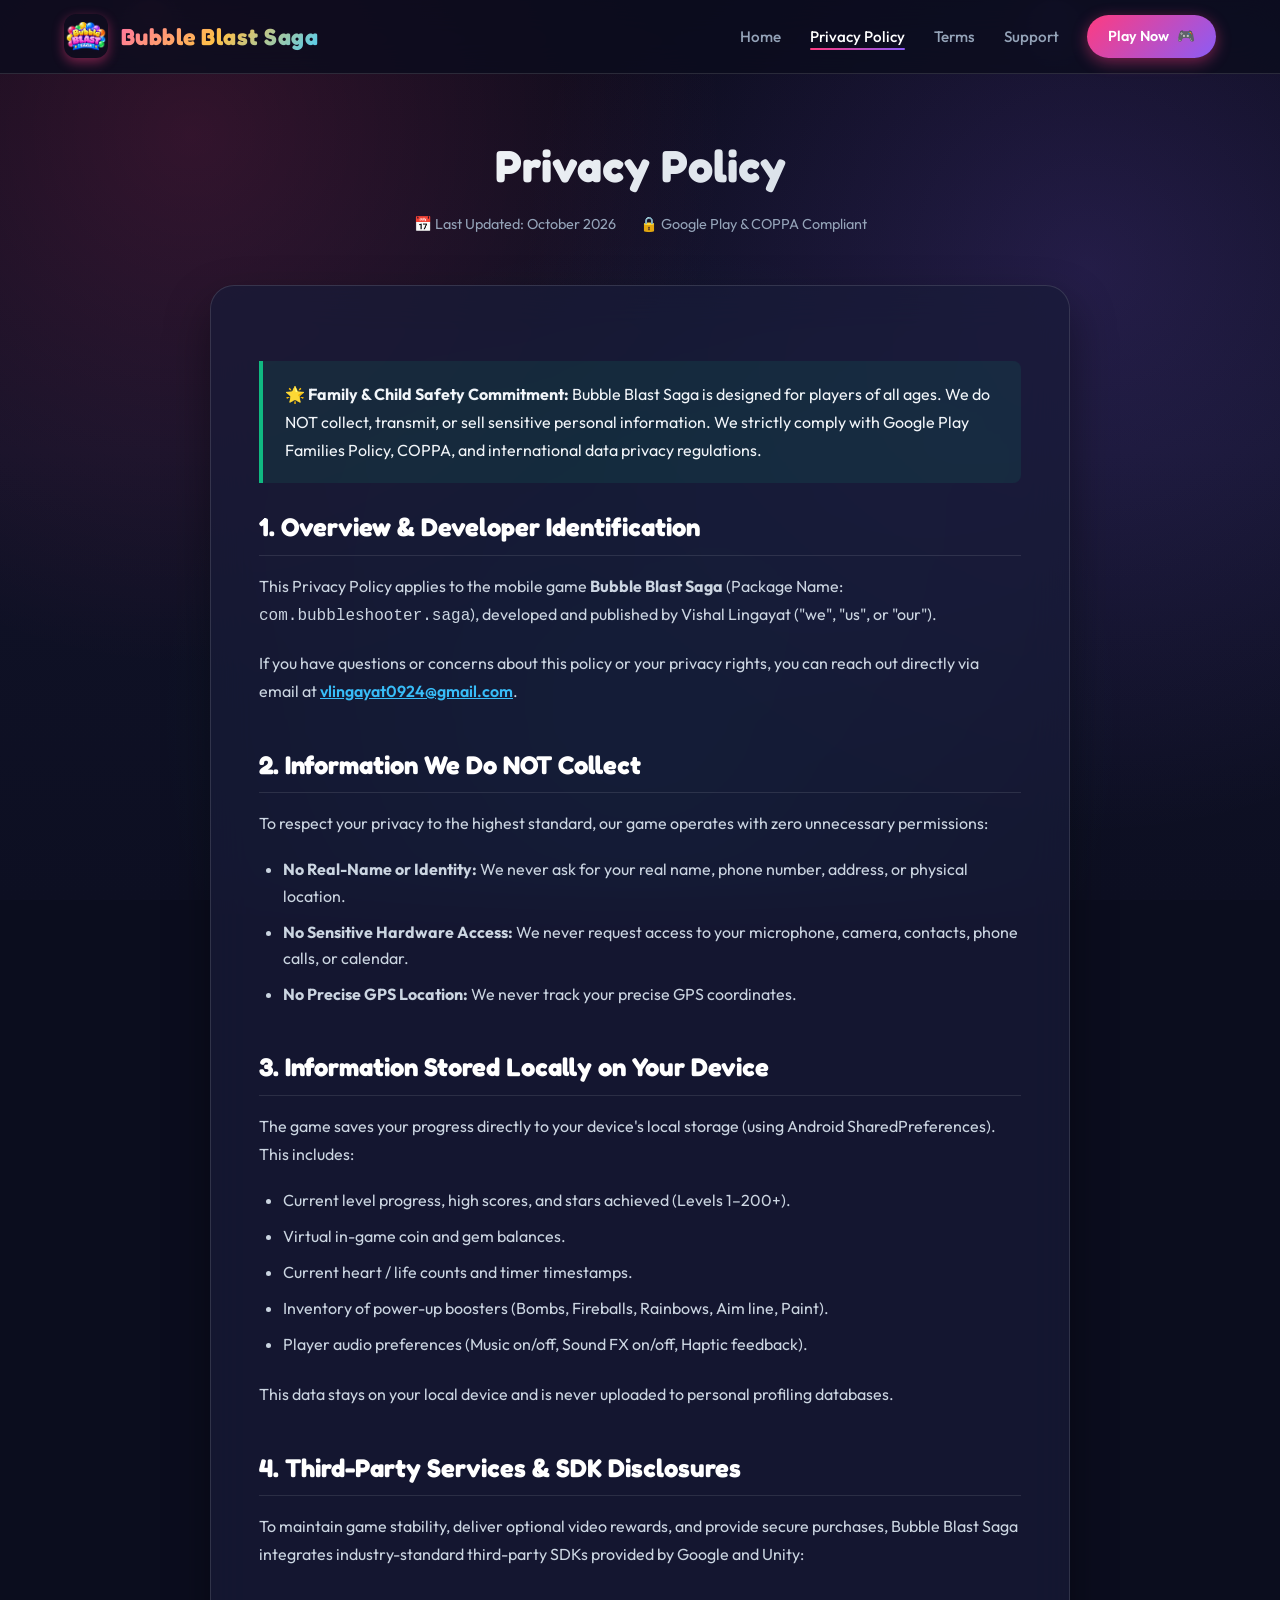
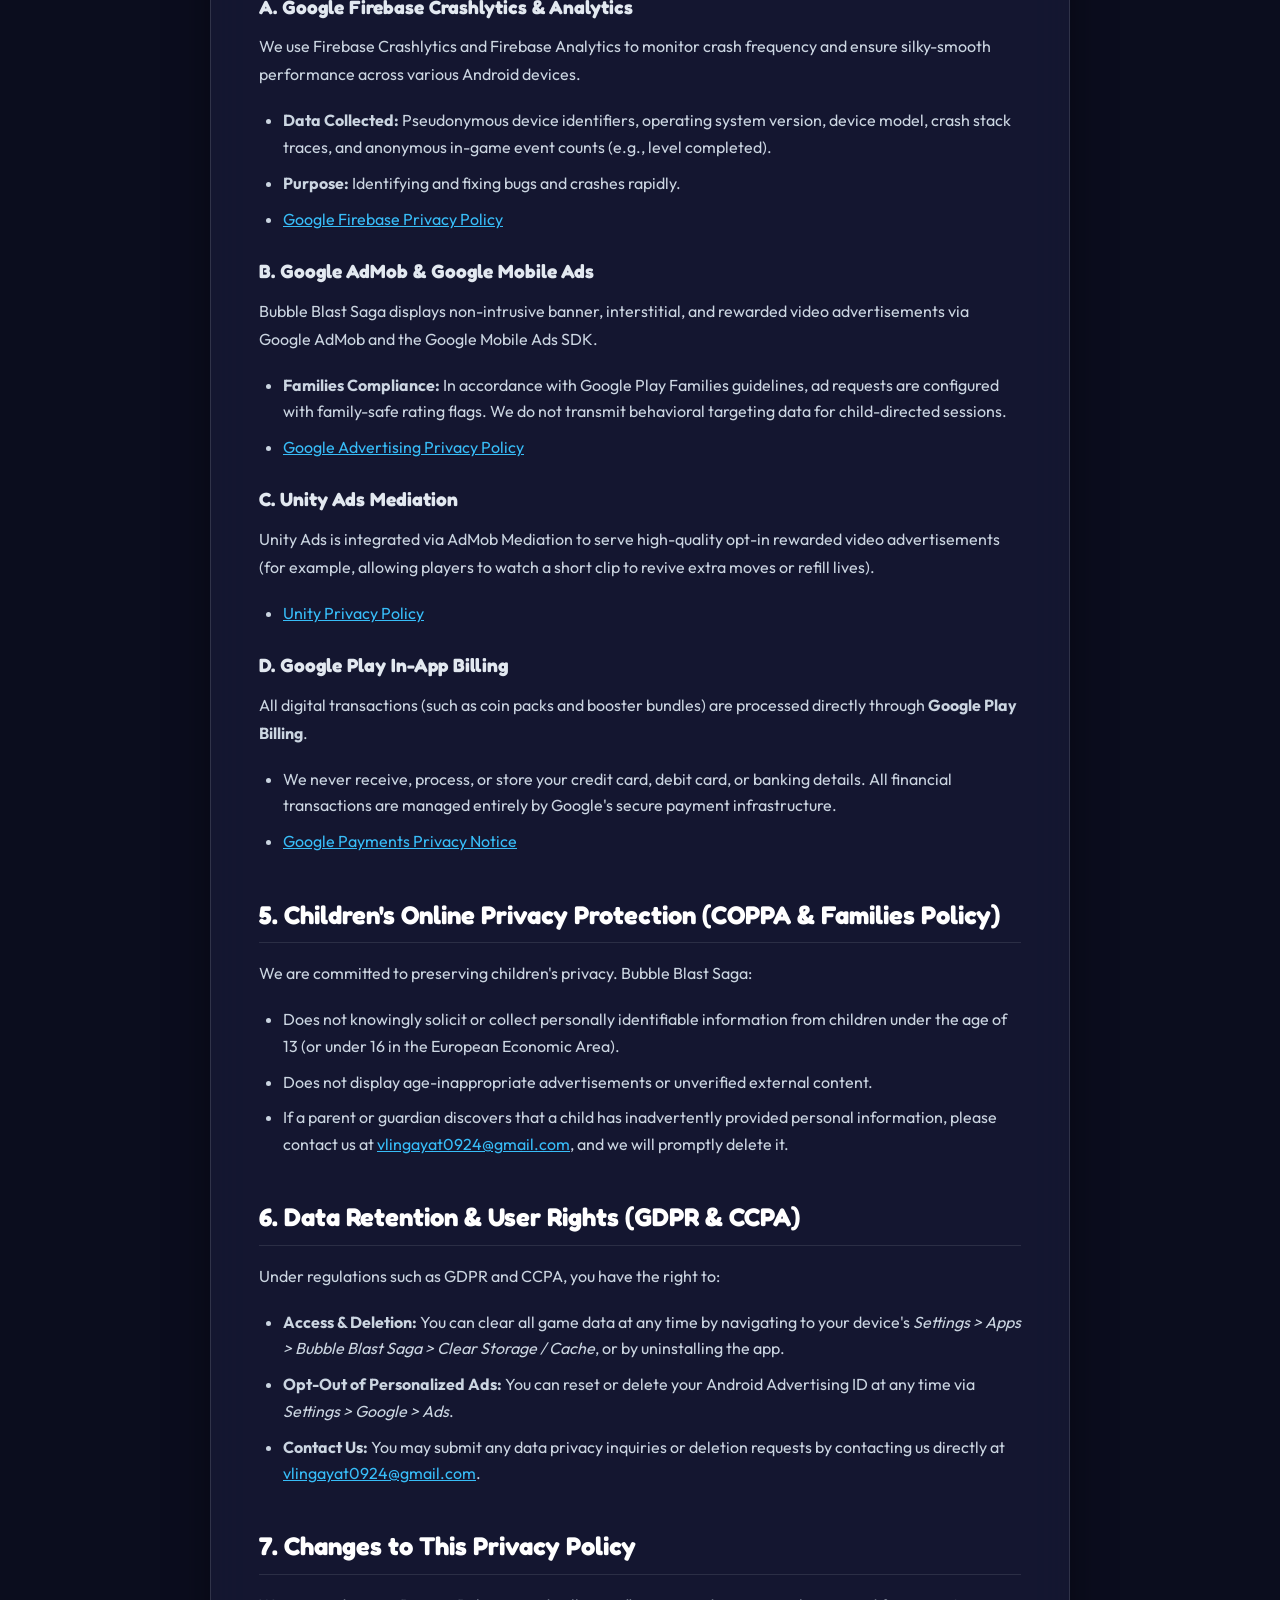
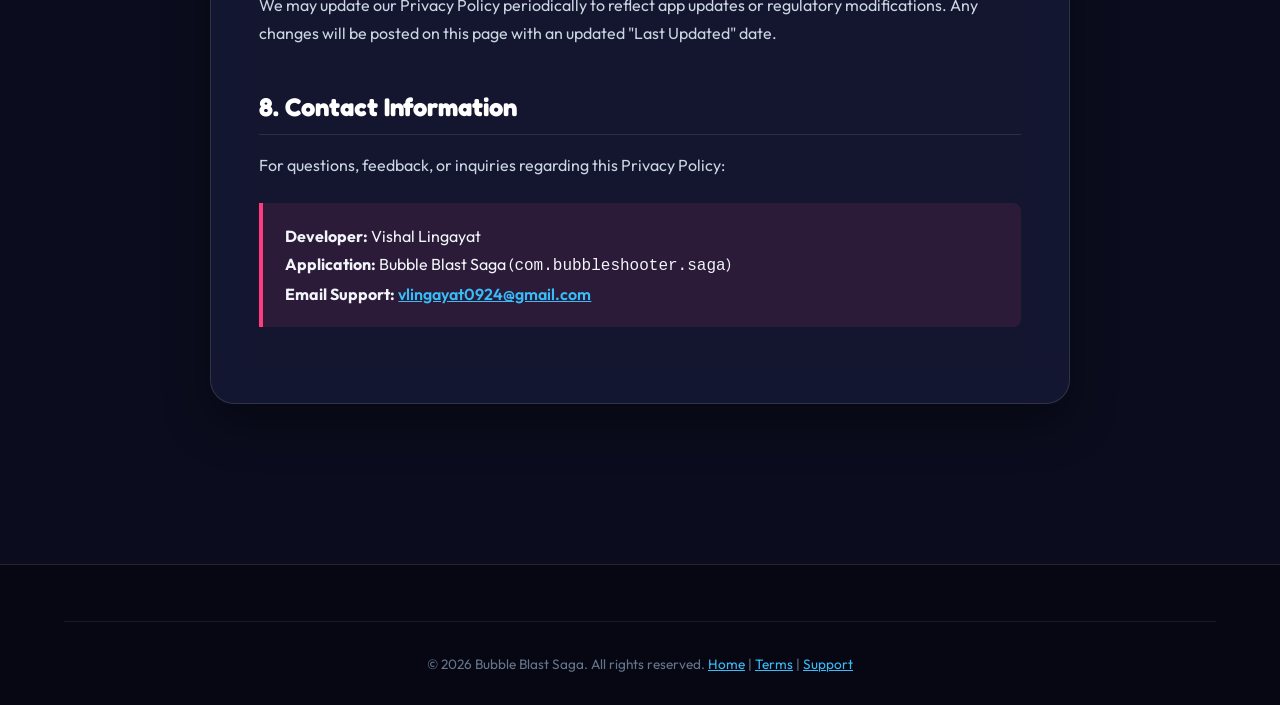
==== privacy.html @ 3287b388 "Initial commit: Bubble Blast Saga official landing, privacy policy, terms, support & app-ads.txt" ====
<!DOCTYPE html>
<html lang="en">
<head>
  <meta charset="UTF-8">
  <meta name="viewport" content="width=device-width, initial-scale=1.0">
  <title>Privacy Policy - Bubble Blast Saga</title>
  <meta name="description" content="Official Privacy Policy for Bubble Blast Saga. Learn how your data is protected, our commitment to children's privacy, and transparent third-party service disclosures.">
  <link rel="icon" type="image/png" href="assets/images/icons/star.png">
  <link rel="stylesheet" href="styles.css">
</head>
<body>

  <!-- Ambient Bubbles -->
  <div class="bubble-ambient-container">
    <div class="ambient-bubble" style="width: 45px; height: 45px; left: 10%; background: rgba(255, 59, 128, 0.3); animation-duration: 18s;"></div>
    <div class="ambient-bubble" style="width: 60px; height: 60px; left: 80%; background: rgba(139, 92, 246, 0.25); animation-duration: 22s;"></div>
  </div>

  <!-- Navbar -->
  <header class="navbar">
    <div class="nav-container">
      <a href="index.html" class="nav-brand">
        <img src="assets/images/logo.png" alt="Bubble Blast Saga Logo" class="brand-icon">
        <span class="brand-title">Bubble Blast Saga</span>
      </a>

      <button class="mobile-toggle" id="mobileMenuBtn" aria-label="Toggle navigation">☰</button>

      <ul class="nav-links" id="navLinks">
        <li><a href="index.html" class="nav-link">Home</a></li>
        <li><a href="privacy.html" class="nav-link active">Privacy Policy</a></li>
        <li><a href="terms.html" class="nav-link">Terms</a></li>
        <li><a href="support.html" class="nav-link">Support</a></li>
        <li>
          <a href="https://play.google.com/store/apps/details?id=com.bubbleshooter.saga" class="nav-btn" target="_blank" rel="noopener">
            <span>Play Now</span> 🎮
          </a>
        </li>
      </ul>
    </div>
  </header>

  <main class="policy-page">
    <div class="container">
      <div class="policy-header">
        <h1>Privacy Policy</h1>
        <div class="policy-meta">
          <span>📅 Last Updated: October 2026</span>
          <span>🔒 Google Play & COPPA Compliant</span>
        </div>
      </div>

      <article class="policy-body">
        <div class="policy-card-callout family">
          <p><strong>🌟 Family & Child Safety Commitment:</strong> Bubble Blast Saga is designed for players of all ages. We do NOT collect, transmit, or sell sensitive personal information. We strictly comply with Google Play Families Policy, COPPA, and international data privacy regulations.</p>
        </div>

        <h2>1. Overview & Developer Identification</h2>
        <p>
          This Privacy Policy applies to the mobile game <strong>Bubble Blast Saga</strong> (Package Name: <code>com.bubbleshooter.saga</code>), developed and published by Vishal Lingayat ("we", "us", or "our").
        </p>
        <p>
          If you have questions or concerns about this policy or your privacy rights, you can reach out directly via email at <a href="mailto:vlingayat0924@gmail.com" style="color: #38bdf8; font-weight: 600;">vlingayat0924@gmail.com</a>.
        </p>

        <h2>2. Information We Do NOT Collect</h2>
        <p>To respect your privacy to the highest standard, our game operates with zero unnecessary permissions:</p>
        <ul>
          <li><strong>No Real-Name or Identity:</strong> We never ask for your real name, phone number, address, or physical location.</li>
          <li><strong>No Sensitive Hardware Access:</strong> We never request access to your microphone, camera, contacts, phone calls, or calendar.</li>
          <li><strong>No Precise GPS Location:</strong> We never track your precise GPS coordinates.</li>
        </ul>

        <h2>3. Information Stored Locally on Your Device</h2>
        <p>
          The game saves your progress directly to your device's local storage (using Android SharedPreferences). This includes:
        </p>
        <ul>
          <li>Current level progress, high scores, and stars achieved (Levels 1–200+).</li>
          <li>Virtual in-game coin and gem balances.</li>
          <li>Current heart / life counts and timer timestamps.</li>
          <li>Inventory of power-up boosters (Bombs, Fireballs, Rainbows, Aim line, Paint).</li>
          <li>Player audio preferences (Music on/off, Sound FX on/off, Haptic feedback).</li>
        </ul>
        <p>This data stays on your local device and is never uploaded to personal profiling databases.</p>

        <h2>4. Third-Party Services & SDK Disclosures</h2>
        <p>
          To maintain game stability, deliver optional video rewards, and provide secure purchases, Bubble Blast Saga integrates industry-standard third-party SDKs provided by Google and Unity:
        </p>

        <h3>A. Google Firebase Crashlytics & Analytics</h3>
        <p>
          We use Firebase Crashlytics and Firebase Analytics to monitor crash frequency and ensure silky-smooth performance across various Android devices.
        </p>
        <ul>
          <li><strong>Data Collected:</strong> Pseudonymous device identifiers, operating system version, device model, crash stack traces, and anonymous in-game event counts (e.g., level completed).</li>
          <li><strong>Purpose:</strong> Identifying and fixing bugs and crashes rapidly.</li>
          <li><a href="https://firebase.google.com/support/privacy" target="_blank" rel="noopener" style="color: #38bdf8;">Google Firebase Privacy Policy</a></li>
        </ul>

        <h3>B. Google AdMob & Google Mobile Ads</h3>
        <p>
          Bubble Blast Saga displays non-intrusive banner, interstitial, and rewarded video advertisements via Google AdMob and the Google Mobile Ads SDK.
        </p>
        <ul>
          <li><strong>Families Compliance:</strong> In accordance with Google Play Families guidelines, ad requests are configured with family-safe rating flags. We do not transmit behavioral targeting data for child-directed sessions.</li>
          <li><a href="https://policies.google.com/technologies/ads" target="_blank" rel="noopener" style="color: #38bdf8;">Google Advertising Privacy Policy</a></li>
        </ul>

        <h3>C. Unity Ads Mediation</h3>
        <p>
          Unity Ads is integrated via AdMob Mediation to serve high-quality opt-in rewarded video advertisements (for example, allowing players to watch a short clip to revive extra moves or refill lives).
        </p>
        <ul>
          <li><a href="https://unity.com/legal/privacy-policy" target="_blank" rel="noopener" style="color: #38bdf8;">Unity Privacy Policy</a></li>
        </ul>

        <h3>D. Google Play In-App Billing</h3>
        <p>
          All digital transactions (such as coin packs and booster bundles) are processed directly through <strong>Google Play Billing</strong>.
        </p>
        <ul>
          <li>We never receive, process, or store your credit card, debit card, or banking details. All financial transactions are managed entirely by Google's secure payment infrastructure.</li>
          <li><a href="https://payments.google.com/payments/apis-secure/get_legal_document?ldo=0&ldt=privacynotice" target="_blank" rel="noopener" style="color: #38bdf8;">Google Payments Privacy Notice</a></li>
        </ul>

        <h2>5. Children's Online Privacy Protection (COPPA & Families Policy)</h2>
        <p>
          We are committed to preserving children's privacy. Bubble Blast Saga:
        </p>
        <ul>
          <li>Does not knowingly solicit or collect personally identifiable information from children under the age of 13 (or under 16 in the European Economic Area).</li>
          <li>Does not display age-inappropriate advertisements or unverified external content.</li>
          <li>If a parent or guardian discovers that a child has inadvertently provided personal information, please contact us at <a href="mailto:vlingayat0924@gmail.com" style="color: #38bdf8;">vlingayat0924@gmail.com</a>, and we will promptly delete it.</li>
        </ul>

        <h2>6. Data Retention & User Rights (GDPR & CCPA)</h2>
        <p>
          Under regulations such as GDPR and CCPA, you have the right to:
        </p>
        <ul>
          <li><strong>Access & Deletion:</strong> You can clear all game data at any time by navigating to your device's <em>Settings &gt; Apps &gt; Bubble Blast Saga &gt; Clear Storage / Cache</em>, or by uninstalling the app.</li>
          <li><strong>Opt-Out of Personalized Ads:</strong> You can reset or delete your Android Advertising ID at any time via <em>Settings &gt; Google &gt; Ads</em>.</li>
          <li><strong>Contact Us:</strong> You may submit any data privacy inquiries or deletion requests by contacting us directly at <a href="mailto:vlingayat0924@gmail.com" style="color: #38bdf8;">vlingayat0924@gmail.com</a>.</li>
        </ul>

        <h2>7. Changes to This Privacy Policy</h2>
        <p>
          We may update our Privacy Policy periodically to reflect app updates or regulatory modifications. Any changes will be posted on this page with an updated "Last Updated" date.
        </p>

        <h2>8. Contact Information</h2>
        <p>
          For questions, feedback, or inquiries regarding this Privacy Policy:
        </p>
        <div class="policy-card-callout">
          <p>
            <strong>Developer:</strong> Vishal Lingayat<br>
            <strong>Application:</strong> Bubble Blast Saga (<code>com.bubbleshooter.saga</code>)<br>
            <strong>Email Support:</strong> <a href="mailto:vlingayat0924@gmail.com" style="color: #38bdf8; font-weight: 600;">vlingayat0924@gmail.com</a>
          </p>
        </div>
      </article>
    </div>
  </main>

  <!-- Footer -->
  <footer class="footer">
    <div class="container">
      <div class="footer-bottom">
        <p>&copy; 2026 Bubble Blast Saga. All rights reserved. <a href="index.html" style="color: #38bdf8;">Home</a> | <a href="terms.html" style="color: #38bdf8;">Terms</a> | <a href="support.html" style="color: #38bdf8;">Support</a></p>
      </div>
    </div>
  </footer>

  <script>
    const mobileBtn = document.getElementById('mobileMenuBtn');
    const navLinks = document.getElementById('navLinks');
    if (mobileBtn && navLinks) {
      mobileBtn.addEventListener('click', () => {
        navLinks.classList.toggle('open');
      });
    }
  </script>
</body>
</html>
---- styles.css ----
/* ===================================================================
   BUBBLE BLAST SAGA - OFFICIAL STYLING & DESIGN SYSTEM
   =================================================================== */

@import url('https://fonts.googleapis.com/css2?family=Fredoka:wght@400;500;600;700&family=Outfit:wght@300;400;500;600;700;800&display=swap');

:root {
  --font-heading: 'Fredoka', cursive, sans-serif;
  --font-body: 'Outfit', -apple-system, BlinkMacSystemFont, 'Segoe UI', Roboto, sans-serif;

  /* Vibrant Candy & Jewel Palette */
  --color-primary: #ff3b80;
  --color-primary-glow: rgba(255, 59, 128, 0.45);
  --color-secondary: #8b5cf6;
  --color-secondary-glow: rgba(139, 92, 246, 0.4);
  --color-accent-gold: #f59e0b;
  --color-accent-cyan: #06b6d4;
  --color-accent-emerald: #10b981;
  
  /* Background gradients */
  --bg-deep-space: #0b0d1e;
  --bg-card: rgba(24, 27, 56, 0.72);
  --bg-card-hover: rgba(35, 39, 78, 0.85);
  --border-card: rgba(255, 255, 255, 0.12);
  --border-card-glow: rgba(255, 59, 128, 0.35);

  /* Typography */
  --text-main: #f8fafc;
  --text-muted: #94a3b8;
  --text-dim: #64748b;
  
  /* Radii & Shadows */
  --radius-sm: 8px;
  --radius-md: 16px;
  --radius-lg: 24px;
  --radius-pill: 9999px;
  --shadow-candy: 0 10px 25px -5px rgba(0, 0, 0, 0.5), 0 8px 10px -6px rgba(0, 0, 0, 0.4);
  --shadow-glow: 0 0 25px var(--color-primary-glow);
}

/* Base Reset & Core */
*, *::before, *::after {
  margin: 0;
  padding: 0;
  box-sizing: border-box;
}

html {
  scroll-behavior: smooth;
  font-size: 16px;
}

body {
  font-family: var(--font-body);
  background-color: var(--bg-deep-space);
  background-image: 
    radial-gradient(circle at 15% 15%, rgba(255, 59, 128, 0.16) 0%, transparent 40%),
    radial-gradient(circle at 85% 30%, rgba(139, 92, 246, 0.18) 0%, transparent 45%),
    radial-gradient(circle at 50% 80%, rgba(6, 182, 212, 0.12) 0%, transparent 50%),
    linear-gradient(180deg, #090a18 0%, #101227 50%, #0d0f22 100%);
  background-attachment: fixed;
  color: var(--text-main);
  min-height: 100vh;
  line-height: 1.6;
  overflow-x: hidden;
  position: relative;
}

/* Ambient Floating Bubble Background Elements */
.bubble-ambient-container {
  position: fixed;
  top: 0;
  left: 0;
  width: 100%;
  height: 100%;
  pointer-events: none;
  z-index: 0;
  overflow: hidden;
}

.ambient-bubble {
  position: absolute;
  border-radius: 50%;
  filter: blur(1px);
  opacity: 0.35;
  animation: floatUp infinite ease-in-out;
}

@keyframes floatUp {
  0% {
    transform: translateY(105vh) scale(0.8) rotate(0deg);
    opacity: 0;
  }
  15% {
    opacity: 0.45;
  }
  85% {
    opacity: 0.45;
  }
  100% {
    transform: translateY(-15vh) scale(1.1) rotate(360deg);
    opacity: 0;
  }
}

/* Container */
.container {
  max-width: 1200px;
  margin: 0 auto;
  padding: 0 1.5rem;
  position: relative;
  z-index: 1;
}

/* Navbar */
.navbar {
  position: sticky;
  top: 0;
  z-index: 100;
  backdrop-filter: blur(16px);
  -webkit-backdrop-filter: blur(16px);
  background: rgba(11, 13, 30, 0.82);
  border-bottom: 1px solid var(--border-card);
  transition: all 0.3s ease;
}

.navbar .nav-container {
  display: flex;
  align-items: center;
  justify-content: space-between;
  padding: 0.9rem 1.5rem;
  max-width: 1200px;
  margin: 0 auto;
}

.nav-brand {
  display: flex;
  align-items: center;
  gap: 0.8rem;
  text-decoration: none;
  color: #fff;
}

.brand-icon {
  width: 44px;
  height: 44px;
  border-radius: 12px;
  object-fit: contain;
  box-shadow: 0 4px 12px var(--color-primary-glow);
  transition: transform 0.3s cubic-bezier(0.34, 1.56, 0.64, 1);
}

.nav-brand:hover .brand-icon {
  transform: scale(1.08) rotate(-4deg);
}

.brand-title {
  font-family: var(--font-heading);
  font-size: 1.45rem;
  font-weight: 700;
  background: linear-gradient(135deg, #ff71a2 0%, #ffc048 50%, #4bcffa 100%);
  -webkit-background-clip: text;
  -webkit-text-fill-color: transparent;
  letter-spacing: 0.5px;
}

.nav-links {
  display: flex;
  align-items: center;
  gap: 1.8rem;
  list-style: none;
}

.nav-link {
  color: var(--text-muted);
  text-decoration: none;
  font-weight: 500;
  font-size: 0.95rem;
  transition: color 0.2s, transform 0.2s;
  position: relative;
}

.nav-link:hover, .nav-link.active {
  color: #fff;
}

.nav-link::after {
  content: '';
  position: absolute;
  width: 0;
  height: 2px;
  bottom: -4px;
  left: 0;
  background: linear-gradient(90deg, var(--color-primary), var(--color-secondary));
  transition: width 0.3s ease;
  border-radius: 2px;
}

.nav-link:hover::after, .nav-link.active::after {
  width: 100%;
}

.nav-btn {
  display: inline-flex;
  align-items: center;
  gap: 0.5rem;
  padding: 0.6rem 1.3rem;
  border-radius: var(--radius-pill);
  background: linear-gradient(135deg, var(--color-primary) 0%, var(--color-secondary) 100%);
  color: #fff;
  text-decoration: none;
  font-weight: 600;
  font-size: 0.9rem;
  box-shadow: 0 4px 15px var(--color-primary-glow);
  transition: all 0.3s cubic-bezier(0.34, 1.56, 0.64, 1);
}

.nav-btn:hover {
  transform: translateY(-2px);
  box-shadow: 0 8px 25px var(--color-primary-glow);
  filter: brightness(1.1);
}

/* Mobile Nav Toggle */
.mobile-toggle {
  display: none;
  background: none;
  border: none;
  color: #fff;
  font-size: 1.5rem;
  cursor: pointer;
}

/* Hero Section */
.hero-section {
  padding: 5rem 0 4rem;
  position: relative;
}

.hero-grid {
  display: grid;
  grid-template-columns: 1.15fr 0.85fr;
  align-items: center;
  gap: 3.5rem;
}

.hero-badge {
  display: inline-flex;
  align-items: center;
  gap: 0.6rem;
  padding: 0.4rem 1rem;
  background: rgba(255, 255, 255, 0.08);
  border: 1px solid rgba(255, 255, 255, 0.15);
  border-radius: var(--radius-pill);
  font-size: 0.85rem;
  font-weight: 600;
  color: #ffb8d0;
  margin-bottom: 1.5rem;
  backdrop-filter: blur(8px);
}

.hero-badge .badge-dot {
  width: 8px;
  height: 8px;
  background: #10b981;
  border-radius: 50%;
  box-shadow: 0 0 8px #10b981;
  animation: pulseDot 2s infinite;
}

@keyframes pulseDot {
  0%, 100% { opacity: 1; transform: scale(1); }
  50% { opacity: 0.4; transform: scale(0.85); }
}

.hero-title {
  font-family: var(--font-heading);
  font-size: 3.6rem;
  line-height: 1.15;
  font-weight: 700;
  margin-bottom: 1.25rem;
  letter-spacing: -0.5px;
}

.hero-title .highlight {
  background: linear-gradient(135deg, #ff4d8d 0%, #ffbe3d 50%, #38bdf8 100%);
  -webkit-background-clip: text;
  -webkit-text-fill-color: transparent;
  display: inline-block;
}

.hero-desc {
  font-size: 1.15rem;
  color: var(--text-muted);
  line-height: 1.7;
  margin-bottom: 2.2rem;
  max-width: 540px;
}

.hero-cta-group {
  display: flex;
  flex-wrap: wrap;
  align-items: center;
  gap: 1.2rem;
  margin-bottom: 2.5rem;
}

.btn-primary-play {
  display: inline-flex;
  align-items: center;
  gap: 0.9rem;
  background: linear-gradient(135deg, #ff3b80 0%, #9333ea 100%);
  color: #fff;
  padding: 0.85rem 1.8rem;
  border-radius: var(--radius-pill);
  text-decoration: none;
  font-weight: 700;
  font-size: 1.05rem;
  box-shadow: 0 8px 30px rgba(255, 59, 128, 0.45);
  transition: all 0.3s cubic-bezier(0.34, 1.56, 0.64, 1);
  position: relative;
  overflow: hidden;
}

.btn-primary-play::before {
  content: '';
  position: absolute;
  top: 0; left: -100%;
  width: 100%; height: 100%;
  background: linear-gradient(90deg, transparent, rgba(255,255,255,0.3), transparent);
  transition: left 0.6s ease;
}

.btn-primary-play:hover::before {
  left: 100%;
}

.btn-primary-play:hover {
  transform: translateY(-3px) scale(1.02);
  box-shadow: 0 12px 35px rgba(255, 59, 128, 0.6);
}

.btn-secondary {
  display: inline-flex;
  align-items: center;
  gap: 0.6rem;
  background: rgba(255, 255, 255, 0.08);
  border: 1px solid var(--border-card);
  color: #fff;
  padding: 0.85rem 1.6rem;
  border-radius: var(--radius-pill);
  text-decoration: none;
  font-weight: 600;
  font-size: 1rem;
  backdrop-filter: blur(10px);
  transition: all 0.3s ease;
}

.btn-secondary:hover {
  background: rgba(255, 255, 255, 0.15);
  border-color: rgba(255, 255, 255, 0.3);
  transform: translateY(-2px);
}

.hero-stats {
  display: flex;
  align-items: center;
  gap: 2.2rem;
  padding-top: 1.5rem;
  border-top: 1px solid var(--border-card);
}

.stat-item {
  display: flex;
  flex-direction: column;
}

.stat-value {
  font-family: var(--font-heading);
  font-size: 1.8rem;
  font-weight: 700;
  color: #fff;
}

.stat-label {
  font-size: 0.85rem;
  color: var(--text-muted);
}

/* Hero Showcase Graphic */
.hero-visual {
  position: relative;
  display: flex;
  justify-content: center;
  align-items: center;
}

.hero-blob-glow {
  position: absolute;
  width: 380px;
  height: 380px;
  background: radial-gradient(circle, rgba(255, 59, 128, 0.35) 0%, rgba(139, 92, 246, 0.25) 50%, transparent 70%);
  border-radius: 50%;
  filter: blur(40px);
  z-index: 0;
  animation: pulseGlow 6s infinite ease-in-out alternate;
}

@keyframes pulseGlow {
  0% { transform: scale(0.9); opacity: 0.7; }
  100% { transform: scale(1.15); opacity: 1; }
}

.hero-mascot-card {
  position: relative;
  z-index: 1;
  background: var(--bg-card);
  border: 1px solid rgba(255, 255, 255, 0.18);
  border-radius: var(--radius-lg);
  padding: 2.5rem 2rem 2rem;
  box-shadow: 0 20px 45px rgba(0, 0, 0, 0.6), inset 0 1px 1px rgba(255, 255, 255, 0.2);
  text-align: center;
  backdrop-filter: blur(20px);
  max-width: 360px;
  width: 100%;
}

.mascot-image {
  width: 220px;
  height: auto;
  filter: drop-shadow(0 15px 25px rgba(0, 0, 0, 0.5));
  animation: gentleBob 3.5s ease-in-out infinite;
}

@keyframes gentleBob {
  0%, 100% { transform: translateY(0px) rotate(0deg); }
  50% { transform: translateY(-10px) rotate(2deg); }
}

.floating-bubble-tag {
  position: absolute;
  display: flex;
  align-items: center;
  gap: 0.5rem;
  padding: 0.5rem 0.9rem;
  border-radius: var(--radius-pill);
  background: rgba(15, 20, 45, 0.85);
  border: 1px solid rgba(255, 255, 255, 0.2);
  backdrop-filter: blur(12px);
  box-shadow: 0 8px 20px rgba(0,0,0,0.4);
  font-size: 0.85rem;
  font-weight: 600;
  color: #fff;
}

.tag-1 {
  top: -15px;
  left: -20px;
  animation: floatTag1 4s ease-in-out infinite;
}

.tag-2 {
  bottom: 25px;
  right: -25px;
  animation: floatTag2 4.5s ease-in-out infinite;
}

@keyframes floatTag1 {
  0%, 100% { transform: translateY(0); }
  50% { transform: translateY(-8px); }
}

@keyframes floatTag2 {
  0%, 100% { transform: translateY(0); }
  50% { transform: translateY(8px); }
}

/* Feature Grid Section */
.features-section {
  padding: 5rem 0;
}

.section-header {
  text-align: center;
  max-width: 680px;
  margin: 0 auto 3.5rem;
}

.section-tag {
  font-family: var(--font-heading);
  color: var(--color-primary);
  font-size: 0.95rem;
  font-weight: 600;
  text-transform: uppercase;
  letter-spacing: 1.5px;
  margin-bottom: 0.5rem;
  display: inline-block;
}

.section-title {
  font-family: var(--font-heading);
  font-size: 2.6rem;
  font-weight: 700;
  margin-bottom: 0.8rem;
  color: #fff;
}

.section-desc {
  color: var(--text-muted);
  font-size: 1.05rem;
}

.features-grid {
  display: grid;
  grid-template-columns: repeat(auto-fit, minmax(260px, 1fr));
  gap: 1.8rem;
}

.feature-card {
  background: var(--bg-card);
  border: 1px solid var(--border-card);
  border-radius: var(--radius-md);
  padding: 2.2rem 1.8rem;
  transition: all 0.35s cubic-bezier(0.34, 1.56, 0.64, 1);
  position: relative;
  overflow: hidden;
  backdrop-filter: blur(14px);
}

.feature-card::before {
  content: '';
  position: absolute;
  top: 0;
  left: 0;
  right: 0;
  height: 3px;
  background: linear-gradient(90deg, var(--color-primary), var(--color-secondary));
  opacity: 0;
  transition: opacity 0.3s;
}

.feature-card:hover {
  transform: translateY(-7px);
  background: var(--bg-card-hover);
  border-color: var(--border-card-glow);
  box-shadow: 0 16px 35px rgba(0, 0, 0, 0.45);
}

.feature-card:hover::before {
  opacity: 1;
}

.feature-icon-wrapper {
  width: 64px;
  height: 64px;
  border-radius: 16px;
  background: rgba(255, 255, 255, 0.06);
  border: 1px solid rgba(255, 255, 255, 0.12);
  display: flex;
  align-items: center;
  justify-content: center;
  margin-bottom: 1.4rem;
  transition: transform 0.3s;
}

.feature-card:hover .feature-icon-wrapper {
  transform: scale(1.1) rotate(5deg);
}

.feature-icon-wrapper img {
  width: 38px;
  height: 38px;
  object-fit: contain;
}

.feature-card h3 {
  font-family: var(--font-heading);
  font-size: 1.35rem;
  margin-bottom: 0.6rem;
  color: #fff;
}

.feature-card p {
  color: var(--text-muted);
  font-size: 0.95rem;
  line-height: 1.6;
}

/* Boosters Showcase */
.boosters-section {
  padding: 4.5rem 0;
  background: rgba(14, 17, 40, 0.5);
  border-top: 1px solid var(--border-card);
  border-bottom: 1px solid var(--border-card);
}

.boosters-grid {
  display: grid;
  grid-template-columns: repeat(auto-fit, minmax(180px, 1fr));
  gap: 1.4rem;
}

.booster-item {
  background: rgba(255, 255, 255, 0.04);
  border: 1px solid rgba(255, 255, 255, 0.08);
  border-radius: var(--radius-md);
  padding: 1.5rem 1rem;
  text-align: center;
  transition: all 0.3s ease;
}

.booster-item:hover {
  background: rgba(255, 255, 255, 0.09);
  border-color: rgba(255, 59, 128, 0.4);
  transform: translateY(-4px);
}

.booster-item img {
  width: 52px;
  height: 52px;
  object-fit: contain;
  margin-bottom: 0.8rem;
  filter: drop-shadow(0 6px 12px rgba(0,0,0,0.4));
}

.booster-item h4 {
  font-family: var(--font-heading);
  font-size: 1.05rem;
  color: #fff;
  margin-bottom: 0.3rem;
}

.booster-item span {
  font-size: 0.8rem;
  color: var(--text-muted);
}

/* FAQ Section */
.faq-section {
  padding: 5rem 0;
}

.faq-list {
  max-width: 800px;
  margin: 0 auto;
  display: flex;
  flex-direction: column;
  gap: 1.2rem;
}

.faq-item {
  background: var(--bg-card);
  border: 1px solid var(--border-card);
  border-radius: var(--radius-md);
  padding: 1.5rem 1.8rem;
  cursor: pointer;
  transition: all 0.3s;
}

.faq-item:hover {
  border-color: rgba(255, 255, 255, 0.25);
  background: var(--bg-card-hover);
}

.faq-question {
  display: flex;
  justify-content: space-between;
  align-items: center;
  font-family: var(--font-heading);
  font-size: 1.15rem;
  color: #fff;
  gap: 1rem;
}

.faq-icon {
  font-size: 1.2rem;
  transition: transform 0.3s;
}

.faq-item.active .faq-icon {
  transform: rotate(45deg);
  color: var(--color-primary);
}

.faq-answer {
  max-height: 0;
  overflow: hidden;
  transition: max-height 0.35s ease, margin-top 0.35s ease;
  color: var(--text-muted);
  font-size: 0.95rem;
  line-height: 1.65;
}

.faq-item.active .faq-answer {
  max-height: 250px;
  margin-top: 1rem;
  border-top: 1px solid rgba(255, 255, 255, 0.08);
  padding-top: 0.8rem;
}

/* Legal & Policy Page Styles */
.policy-page {
  padding: 3.5rem 0 5rem;
}

.policy-header {
  text-align: center;
  max-width: 780px;
  margin: 0 auto 3rem;
}

.policy-header h1 {
  font-family: var(--font-heading);
  font-size: 2.8rem;
  margin-bottom: 0.6rem;
  background: linear-gradient(135deg, #fff 0%, #cbd5e1 100%);
  -webkit-background-clip: text;
  -webkit-text-fill-color: transparent;
}

.policy-meta {
  display: inline-flex;
  gap: 1.5rem;
  color: var(--text-muted);
  font-size: 0.9rem;
}

.policy-body {
  max-width: 860px;
  margin: 0 auto;
  background: var(--bg-card);
  border: 1px solid var(--border-card);
  border-radius: var(--radius-lg);
  padding: 3.2rem 3rem;
  backdrop-filter: blur(20px);
  box-shadow: 0 20px 45px rgba(0, 0, 0, 0.4);
}

.policy-body h2 {
  font-family: var(--font-heading);
  font-size: 1.6rem;
  color: #fff;
  margin-top: 2.5rem;
  margin-bottom: 1rem;
  padding-bottom: 0.4rem;
  border-bottom: 1px solid rgba(255, 255, 255, 0.1);
  display: flex;
  align-items: center;
  gap: 0.6rem;
}

.policy-body h2:first-of-type {
  margin-top: 0;
}

.policy-body h3 {
  font-family: var(--font-heading);
  font-size: 1.2rem;
  color: #e2e8f0;
  margin-top: 1.5rem;
  margin-bottom: 0.6rem;
}

.policy-body p {
  color: #cbd5e1;
  font-size: 1rem;
  line-height: 1.75;
  margin-bottom: 1.2rem;
}

.policy-body ul, .policy-body ol {
  margin-left: 1.5rem;
  margin-bottom: 1.4rem;
  color: #cbd5e1;
}

.policy-body li {
  margin-bottom: 0.6rem;
  line-height: 1.65;
}

.policy-card-callout {
  background: rgba(255, 59, 128, 0.1);
  border-left: 4px solid var(--color-primary);
  border-radius: 0 var(--radius-sm) var(--radius-sm) 0;
  padding: 1.2rem 1.4rem;
  margin: 1.5rem 0;
}

.policy-card-callout.family {
  background: rgba(16, 185, 129, 0.1);
  border-left-color: #10b981;
}

.policy-card-callout p {
  margin: 0;
  color: #f1f5f9;
}

/* Support Page Form / Action Cards */
.support-grid {
  display: grid;
  grid-template-columns: 1fr 1fr;
  gap: 2rem;
  max-width: 900px;
  margin: 0 auto;
}

.support-card {
  background: var(--bg-card);
  border: 1px solid var(--border-card);
  border-radius: var(--radius-lg);
  padding: 2.5rem 2rem;
  text-align: center;
  backdrop-filter: blur(16px);
  display: flex;
  flex-direction: column;
  align-items: center;
  justify-content: space-between;
}

.support-icon {
  width: 72px;
  height: 72px;
  border-radius: 20px;
  background: rgba(255, 59, 128, 0.15);
  display: flex;
  align-items: center;
  justify-content: center;
  font-size: 2rem;
  margin-bottom: 1.2rem;
  color: var(--color-primary);
}

.copy-badge-box {
  background: rgba(0, 0, 0, 0.35);
  border: 1px dashed rgba(255, 255, 255, 0.25);
  border-radius: var(--radius-sm);
  padding: 0.8rem 1.2rem;
  margin: 1rem 0;
  font-family: monospace;
  font-size: 1rem;
  color: #38bdf8;
  display: flex;
  align-items: center;
  justify-content: space-between;
  width: 100%;
}

.btn-copy {
  background: rgba(255, 255, 255, 0.12);
  border: none;
  color: #fff;
  padding: 0.4rem 0.8rem;
  border-radius: 6px;
  font-size: 0.8rem;
  cursor: pointer;
  transition: all 0.2s;
}

.btn-copy:hover {
  background: var(--color-primary);
}

/* Footer */
.footer {
  background: rgba(7, 8, 20, 0.95);
  border-top: 1px solid var(--border-card);
  padding: 3.5rem 0 2rem;
  margin-top: 5rem;
  position: relative;
  z-index: 10;
}

.footer-grid {
  display: grid;
  grid-template-columns: 1.5fr repeat(3, 1fr);
  gap: 2.5rem;
  margin-bottom: 3rem;
}

.footer-brand p {
  color: var(--text-muted);
  font-size: 0.92rem;
  margin-top: 0.8rem;
  max-width: 320px;
}

.footer-col h4 {
  font-family: var(--font-heading);
  font-size: 1.05rem;
  color: #fff;
  margin-bottom: 1.2rem;
}

.footer-col ul {
  list-style: none;
  display: flex;
  flex-direction: column;
  gap: 0.65rem;
}

.footer-col a {
  color: var(--text-muted);
  text-decoration: none;
  font-size: 0.9rem;
  transition: color 0.2s;
}

.footer-col a:hover {
  color: #fff;
}

.footer-bottom {
  text-align: center;
  padding-top: 2rem;
  border-top: 1px solid rgba(255, 255, 255, 0.08);
  color: var(--text-dim);
  font-size: 0.85rem;
}

/* Responsive Media Queries */
@media (max-width: 900px) {
  .hero-grid {
    grid-template-columns: 1fr;
    text-align: center;
    gap: 3rem;
  }

  .hero-badge, .hero-desc {
    margin-left: auto;
    margin-right: auto;
  }

  .hero-cta-group, .hero-stats {
    justify-content: center;
  }

  .hero-title {
    font-size: 2.8rem;
  }

  .support-grid {
    grid-template-columns: 1fr;
  }

  .footer-grid {
    grid-template-columns: 1fr 1fr;
    gap: 2rem;
  }
}

@media (max-width: 640px) {
  .navbar .nav-links {
    display: none;
  }

  .navbar .nav-links.open {
    display: flex;
    flex-direction: column;
    position: absolute;
    top: 100%;
    left: 0;
    right: 0;
    background: rgba(11, 13, 30, 0.98);
    padding: 1.5rem;
    border-bottom: 1px solid var(--border-card);
  }

  .mobile-toggle {
    display: block;
  }

  .hero-title {
    font-size: 2.2rem;
  }

  .policy-body {
    padding: 2rem 1.4rem;
  }

  .footer-grid {
    grid-template-columns: 1fr;
  }
}
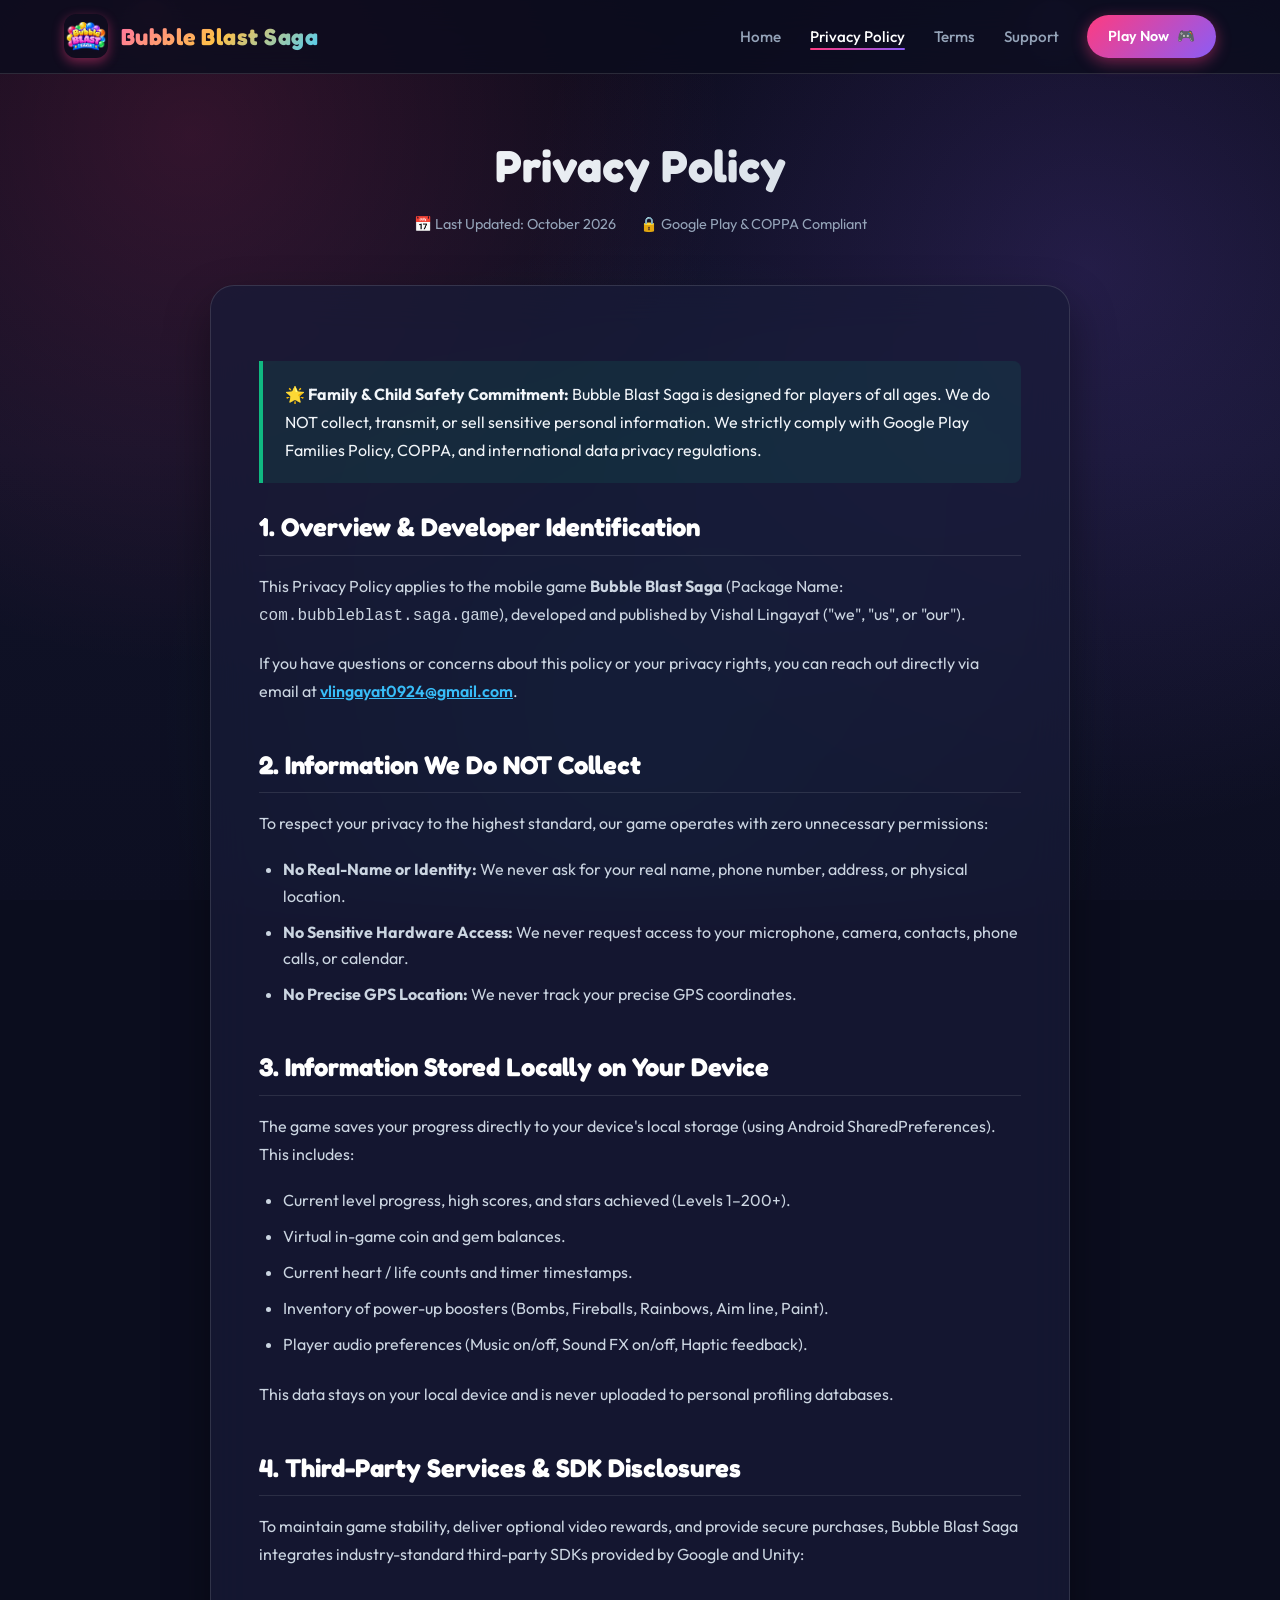
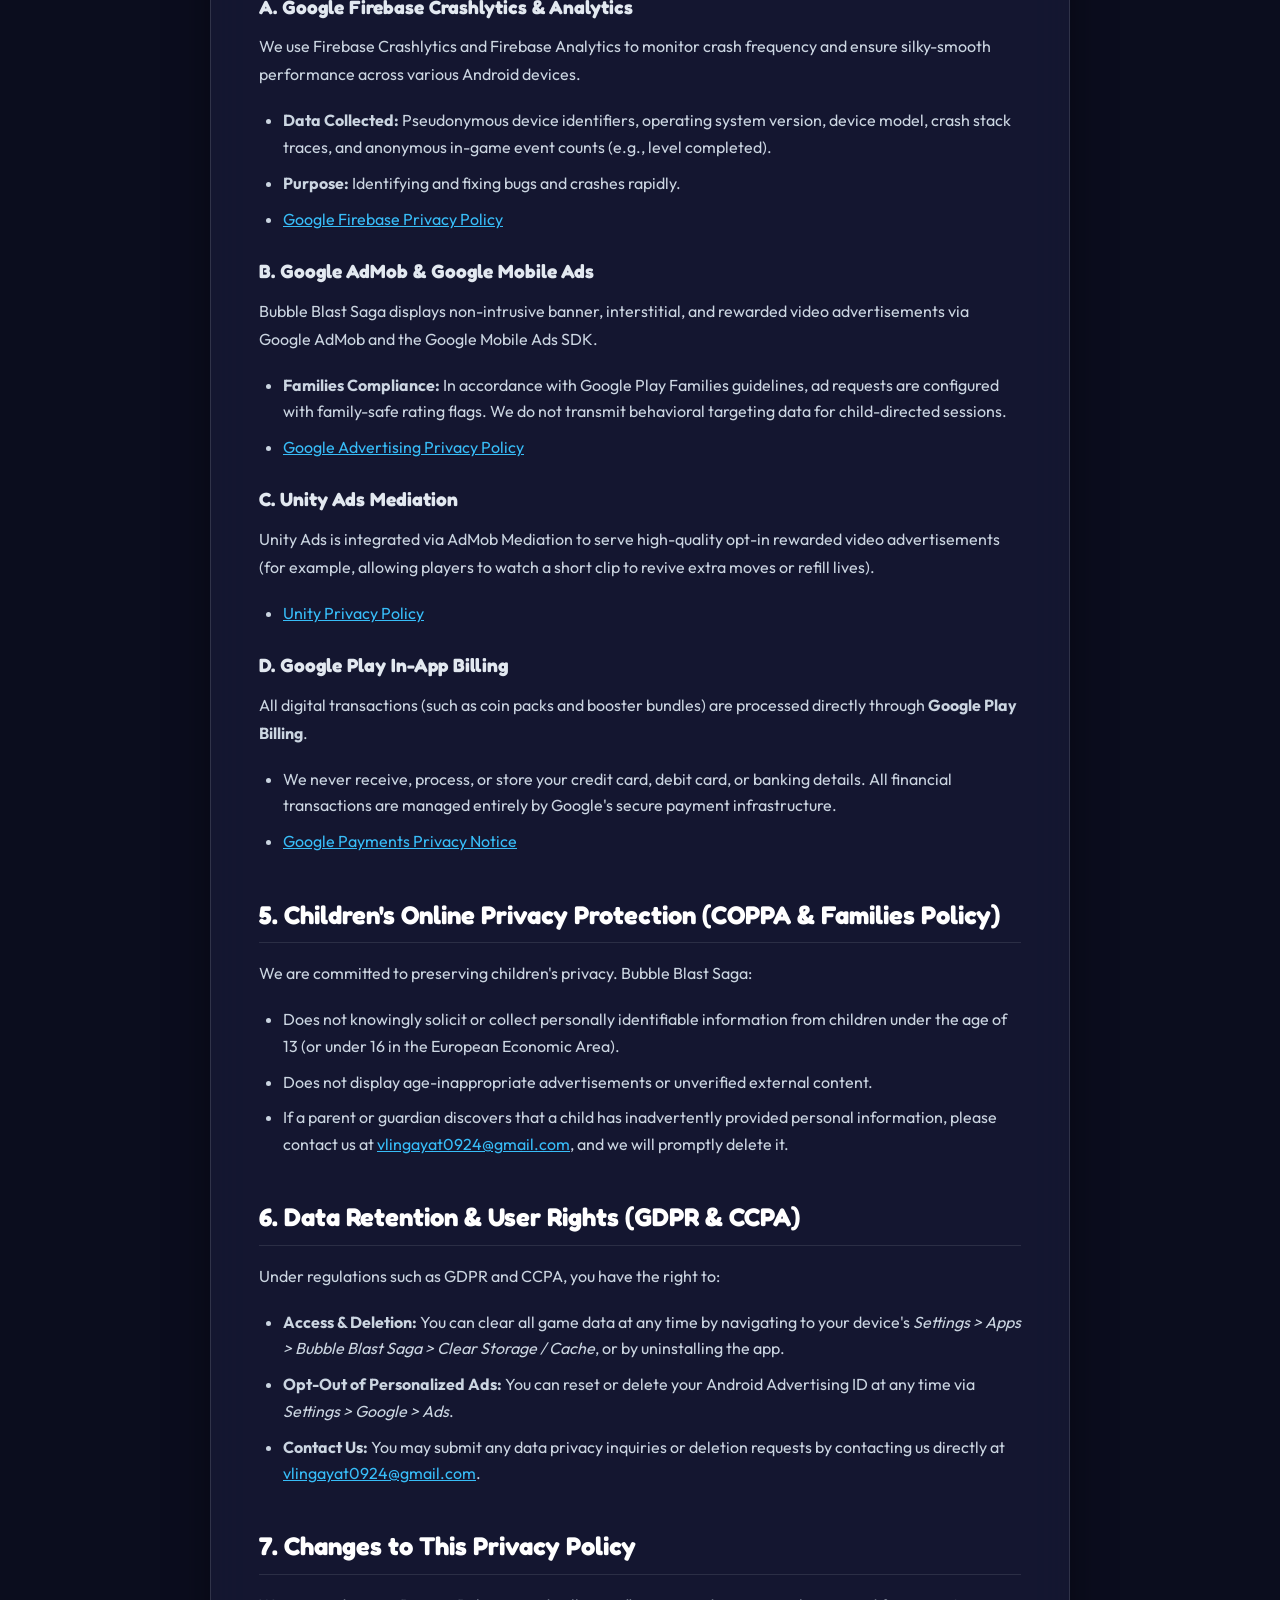
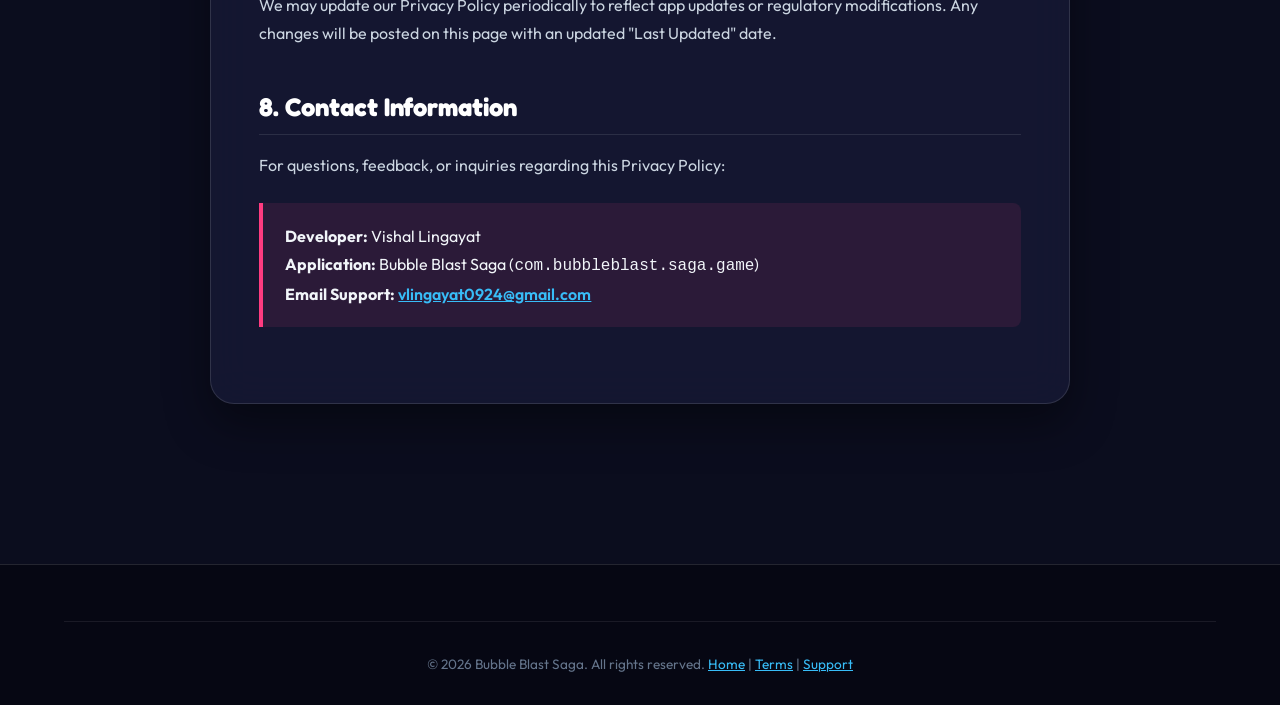
==== commit ce50bfc6: "Update package name to com.bubbleblast.saga.game across all pages" ====
--- a/privacy.html
+++ b/privacy.html
@@ -32,7 +32,7 @@
         <li><a href="terms.html" class="nav-link">Terms</a></li>
         <li><a href="support.html" class="nav-link">Support</a></li>
         <li>
-          <a href="https://play.google.com/store/apps/details?id=com.bubbleshooter.saga" class="nav-btn" target="_blank" rel="noopener">
+          <a href="https://play.google.com/store/apps/details?id=com.bubbleblast.saga.game" class="nav-btn" target="_blank" rel="noopener">
             <span>Play Now</span> 🎮
           </a>
         </li>
@@ -57,7 +57,7 @@
 
         <h2>1. Overview & Developer Identification</h2>
         <p>
-          This Privacy Policy applies to the mobile game <strong>Bubble Blast Saga</strong> (Package Name: <code>com.bubbleshooter.saga</code>), developed and published by Vishal Lingayat ("we", "us", or "our").
+          This Privacy Policy applies to the mobile game <strong>Bubble Blast Saga</strong> (Package Name: <code>com.bubbleblast.saga.game</code>), developed and published by Vishal Lingayat ("we", "us", or "our").
         </p>
         <p>
           If you have questions or concerns about this policy or your privacy rights, you can reach out directly via email at <a href="mailto:vlingayat0924@gmail.com" style="color: #38bdf8; font-weight: 600;">vlingayat0924@gmail.com</a>.
@@ -157,7 +157,7 @@
         <div class="policy-card-callout">
           <p>
             <strong>Developer:</strong> Vishal Lingayat<br>
-            <strong>Application:</strong> Bubble Blast Saga (<code>com.bubbleshooter.saga</code>)<br>
+            <strong>Application:</strong> Bubble Blast Saga (<code>com.bubbleblast.saga.game</code>)<br>
             <strong>Email Support:</strong> <a href="mailto:vlingayat0924@gmail.com" style="color: #38bdf8; font-weight: 600;">vlingayat0924@gmail.com</a>
           </p>
         </div>
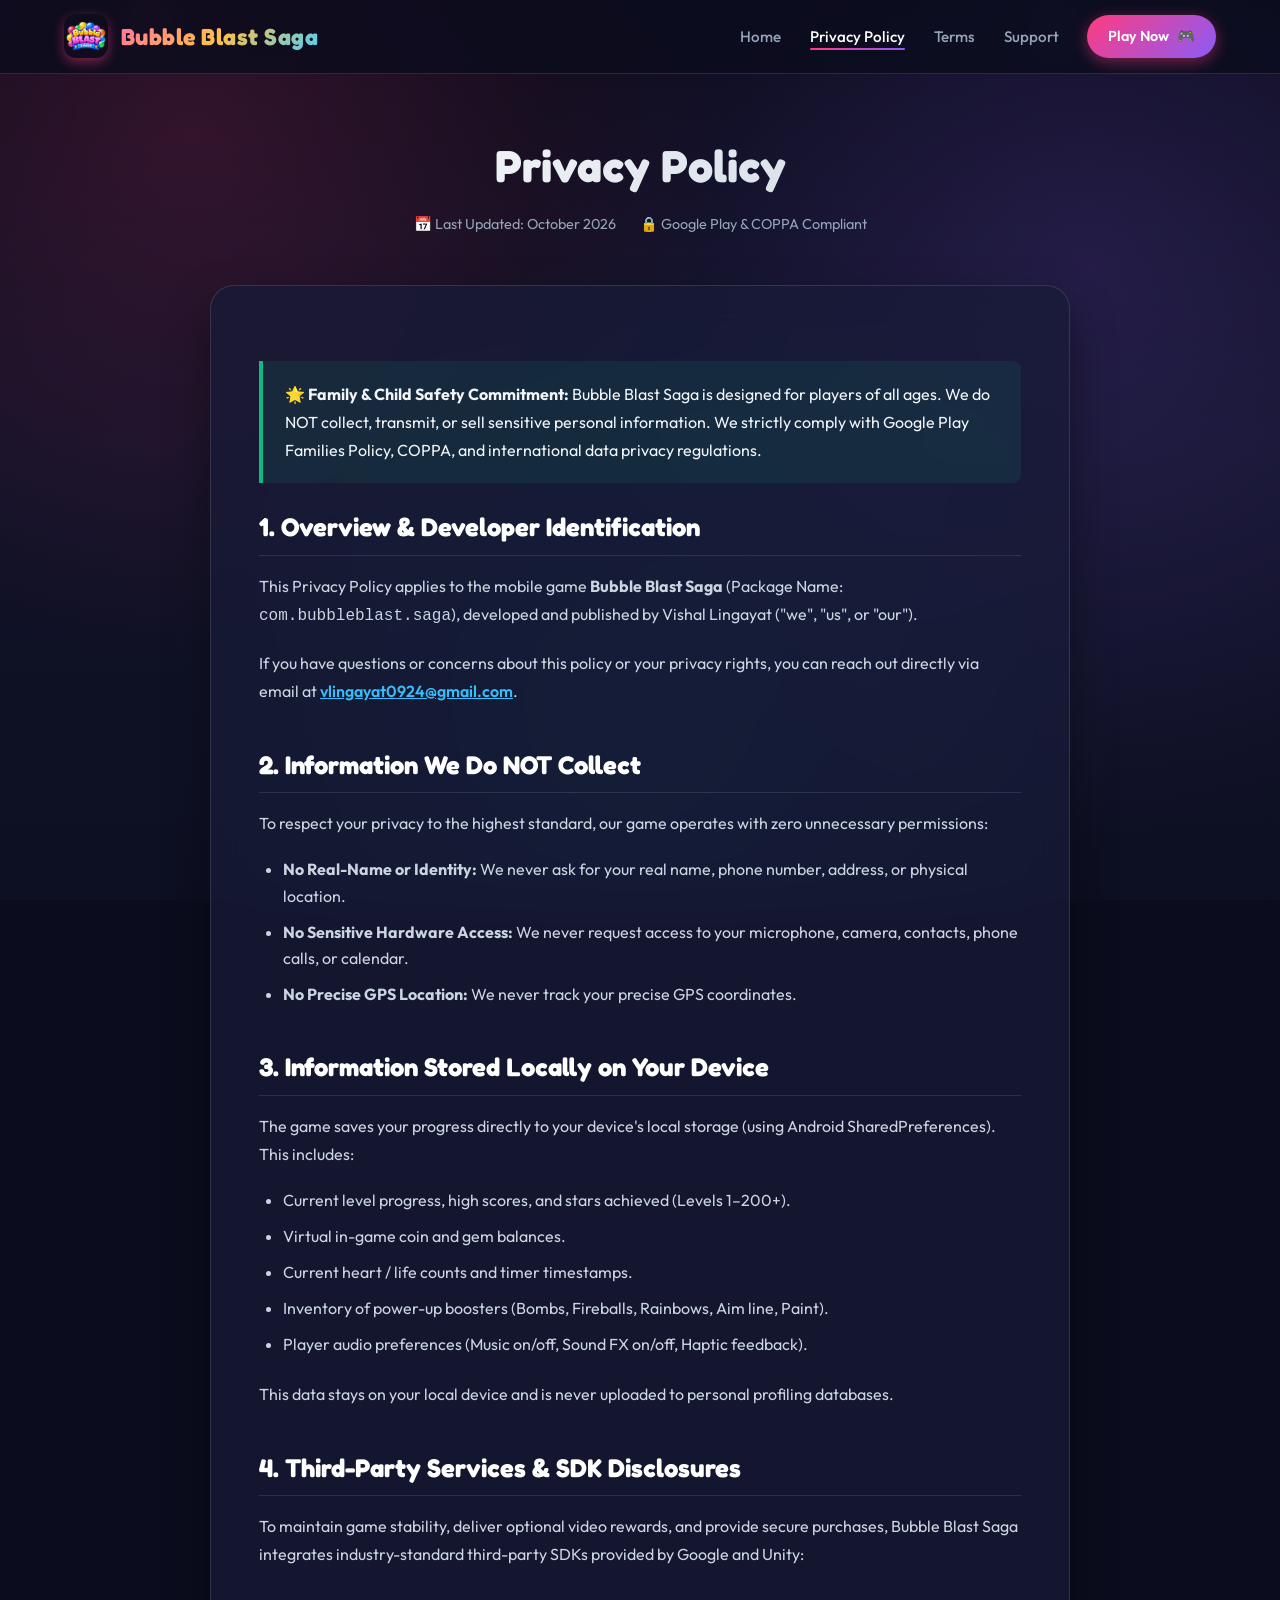
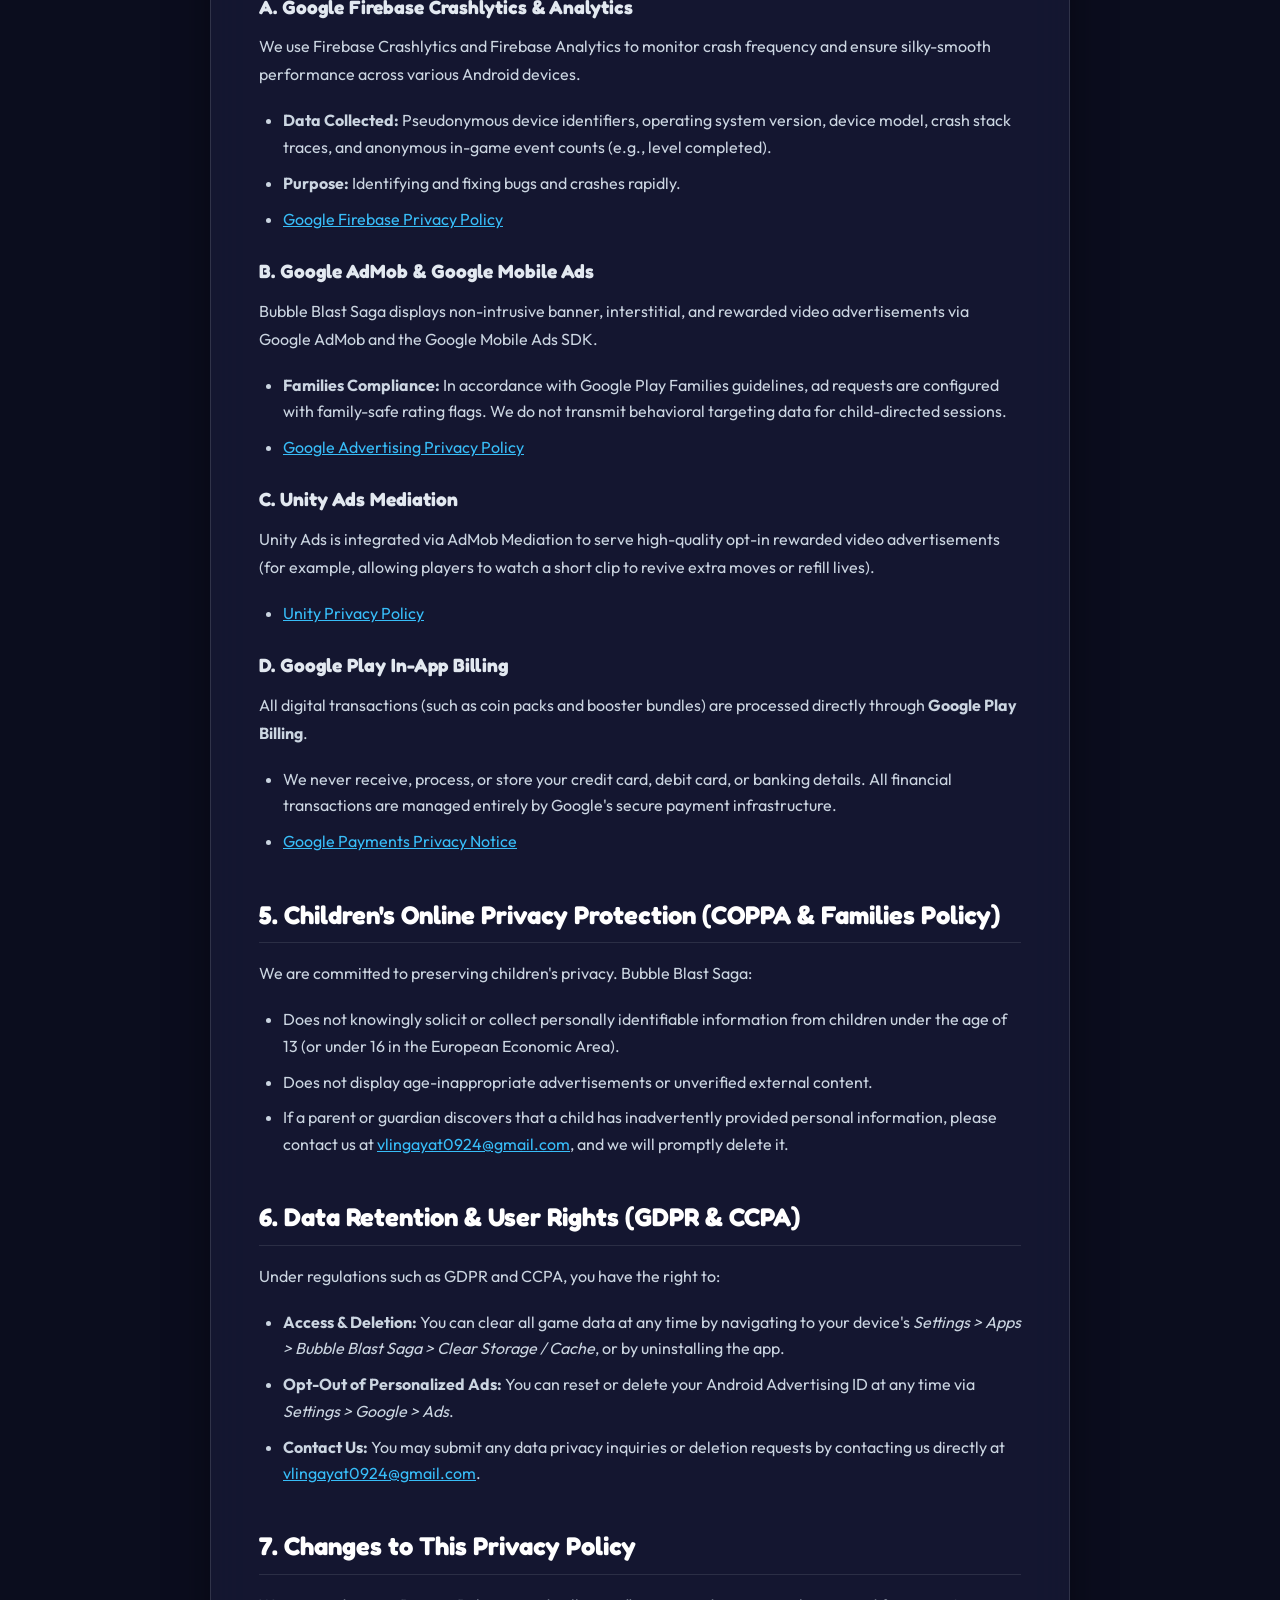
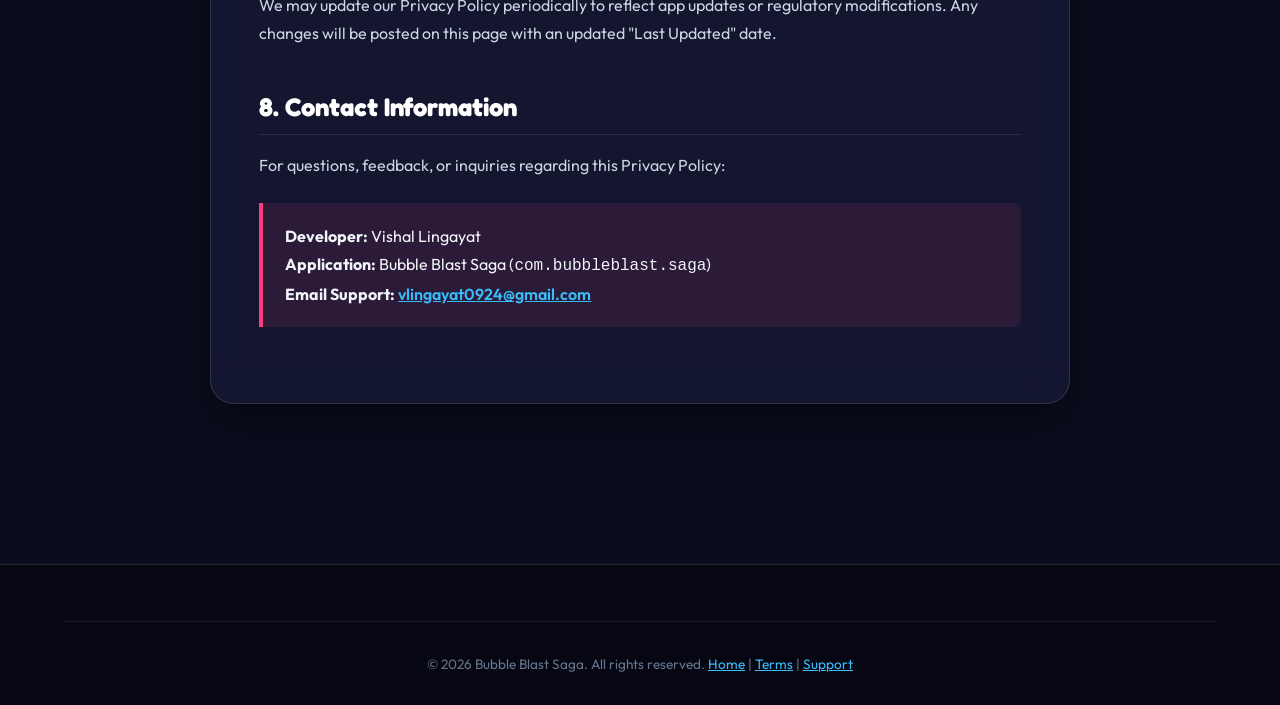
==== commit 960559d7: "Update package name to com.bubbleblast.saga across all live pages" ====
--- a/privacy.html
+++ b/privacy.html
@@ -32,7 +32,7 @@
         <li><a href="terms.html" class="nav-link">Terms</a></li>
         <li><a href="support.html" class="nav-link">Support</a></li>
         <li>
-          <a href="https://play.google.com/store/apps/details?id=com.bubbleblast.saga.game" class="nav-btn" target="_blank" rel="noopener">
+          <a href="https://play.google.com/store/apps/details?id=com.bubbleblast.saga" class="nav-btn" target="_blank" rel="noopener">
             <span>Play Now</span> 🎮
           </a>
         </li>
@@ -57,7 +57,7 @@
 
         <h2>1. Overview & Developer Identification</h2>
         <p>
-          This Privacy Policy applies to the mobile game <strong>Bubble Blast Saga</strong> (Package Name: <code>com.bubbleblast.saga.game</code>), developed and published by Vishal Lingayat ("we", "us", or "our").
+          This Privacy Policy applies to the mobile game <strong>Bubble Blast Saga</strong> (Package Name: <code>com.bubbleblast.saga</code>), developed and published by Vishal Lingayat ("we", "us", or "our").
         </p>
         <p>
           If you have questions or concerns about this policy or your privacy rights, you can reach out directly via email at <a href="mailto:vlingayat0924@gmail.com" style="color: #38bdf8; font-weight: 600;">vlingayat0924@gmail.com</a>.
@@ -157,7 +157,7 @@
         <div class="policy-card-callout">
           <p>
             <strong>Developer:</strong> Vishal Lingayat<br>
-            <strong>Application:</strong> Bubble Blast Saga (<code>com.bubbleblast.saga.game</code>)<br>
+            <strong>Application:</strong> Bubble Blast Saga (<code>com.bubbleblast.saga</code>)<br>
             <strong>Email Support:</strong> <a href="mailto:vlingayat0924@gmail.com" style="color: #38bdf8; font-weight: 600;">vlingayat0924@gmail.com</a>
           </p>
         </div>
